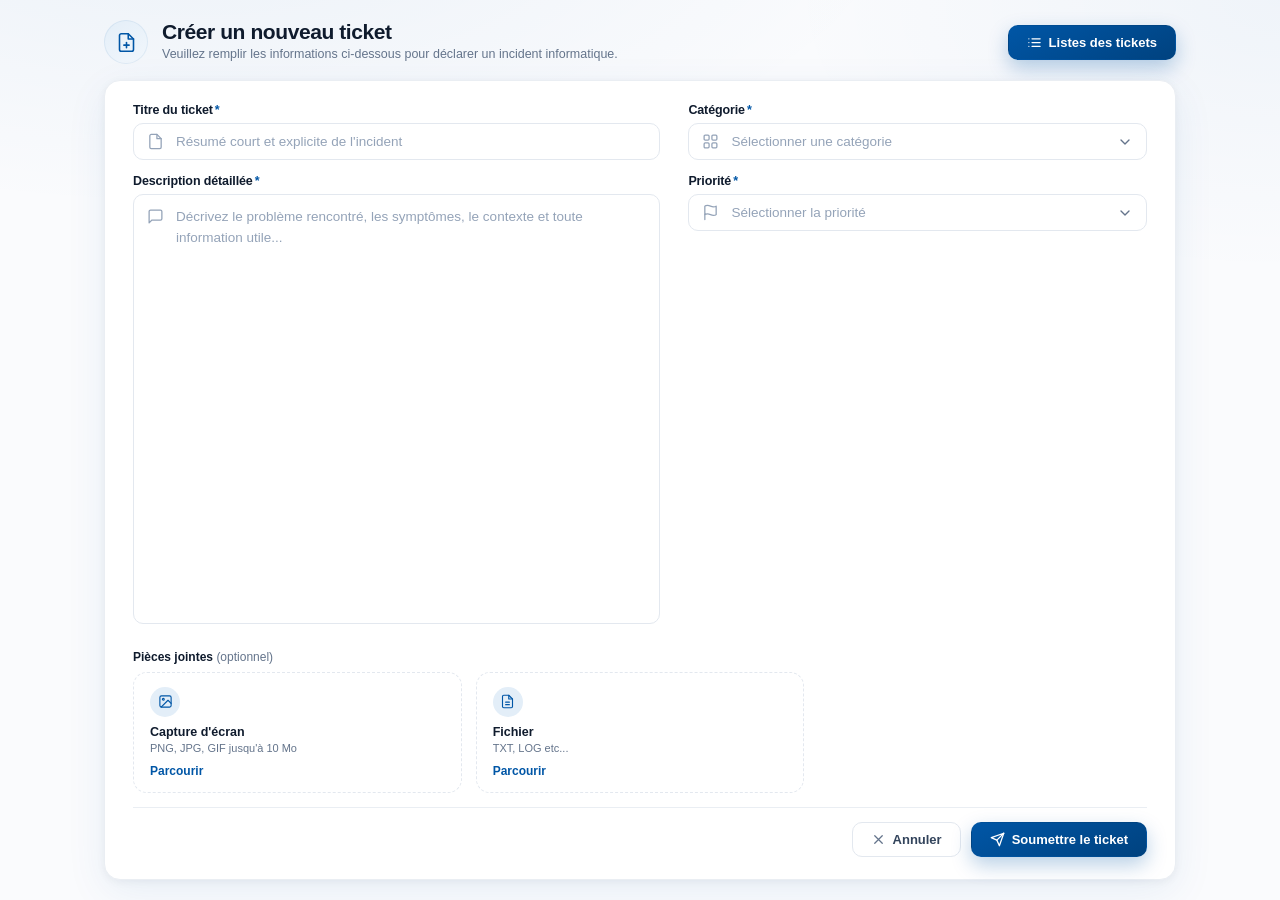
==== frontend/pages/ticket.html @ 31abc66e "first commit" ====
<!doctype html>
<html lang="fr">
  <head>
    <meta charset="UTF-8" />
    <meta name="viewport" content="width=device-width, initial-scale=1.0" />
    <title>Créer un nouveau ticket</title>
    <link rel="stylesheet" href="../css/ticket.css" />
  </head>
  <body>
    <div class="page">
      <div class="header">
        <div class="header-left">
          <div class="header-icon">
            <svg
              viewBox="0 0 24 24"
              fill="none"
              stroke-width="1.8"
              stroke-linecap="round"
              stroke-linejoin="round"
            >
              <path
                d="M14 2H6a2 2 0 0 0-2 2v16a2 2 0 0 0 2 2h12a2 2 0 0 0 2-2V8z"
              />
              <path d="M14 2v6h6" />
              <path d="M12 12v6" />
              <path d="M9 15h6" />
            </svg>
          </div>
          <div class="header-text">
            <h1>Créer un nouveau ticket</h1>
            <p>
              Veuillez remplir les informations ci-dessous pour déclarer un
              incident informatique.
            </p>
          </div>
        </div>
        <a
          class="btn btn-primary btn-header"
          href="list.html"
          id="tickets-list-btn"
        >
          <svg
            viewBox="0 0 24 24"
            fill="none"
            stroke-width="2"
            stroke-linecap="round"
            stroke-linejoin="round"
          >
            <path d="M8 6h13M8 12h13M8 18h13" />
            <path d="M3 6h.01M3 12h.01M3 18h.01" />
          </svg>
          Listes des tickets
        </a>
      </div>
      <div class="card">
        <div class="form-grid">
          <!-- Left column -->
          <div class="col">
            <div class="field">
              <label for="title"
                >Titre du ticket<span class="req">*</span></label
              >
              <div class="input-shell">
                <svg
                  class="leading"
                  viewBox="0 0 24 24"
                  fill="none"
                  stroke-width="1.8"
                  stroke-linecap="round"
                  stroke-linejoin="round"
                >
                  <path
                    d="M14 2H6a2 2 0 0 0-2 2v16a2 2 0 0 0 2 2h12a2 2 0 0 0 2-2V8z"
                  />
                  <path d="M14 2v6h6" />
                </svg>
                <input
                  class="text-input"
                  id="title"
                  type="text"
                  placeholder="Résumé court et explicite de l'incident"
                />
              </div>
              <p class="field-error-msg" id="title-error">
                Veuillez saisir un titre pour ce ticket.
              </p>
            </div>

            <div class="field">
              <label for="description"
                >Description détaillée<span class="req">*</span></label
              >
              <div class="input-shell textarea">
                <svg
                  class="leading"
                  viewBox="0 0 24 24"
                  fill="none"
                  stroke-width="1.8"
                  stroke-linecap="round"
                  stroke-linejoin="round"
                >
                  <path
                    d="M21 15a2 2 0 0 1-2 2H7l-4 4V5a2 2 0 0 1 2-2h14a2 2 0 0 1 2 2z"
                  />
                </svg>
                <textarea
                  class="text-input"
                  id="description"
                  placeholder="Décrivez le problème rencontré, les symptômes, le contexte et toute information utile..."
                ></textarea>
              </div>
              <p class="field-error-msg" id="description-error">
                Veuillez décrire le problème rencontré.
              </p>
            </div>
          </div>
          <div class="col">
            <div class="field">
              <label for="category">Catégorie<span class="req">*</span></label>
              <div class="input-shell select-shell">
                <svg
                  class="leading"
                  viewBox="0 0 24 24"
                  fill="none"
                  stroke-width="1.8"
                  stroke-linecap="round"
                  stroke-linejoin="round"
                >
                  <rect x="3" y="3" width="7" height="7" rx="1.5" />
                  <rect x="14" y="3" width="7" height="7" rx="1.5" />
                  <rect x="3" y="14" width="7" height="7" rx="1.5" />
                  <rect x="14" y="14" width="7" height="7" rx="1.5" />
                </svg>
                <select class="text-input" id="category">
                  <option value="" disabled selected hidden>
                    Sélectionner une catégorie
                  </option>
                  <option value="systeme">Système &amp; sauvegarde</option>
                  <option value="reseau">Réseau</option>
                  <option value="admins">Admins</option>
                  <option value="helpdesk">Helpdesk</option>
                </select>
                <svg
                  class="chevron"
                  viewBox="0 0 24 24"
                  fill="none"
                  stroke-width="2"
                  stroke-linecap="round"
                  stroke-linejoin="round"
                >
                  <path d="M6 9l6 6 6-6" />
                </svg>
              </div>
              <p class="field-error-msg" id="category-error">
                Veuillez sélectionner une catégorie.
              </p>
            </div>

            <div class="field">
              <label for="priority">Priorité<span class="req">*</span></label>
              <div class="input-shell select-shell">
                <svg
                  class="leading"
                  viewBox="0 0 24 24"
                  fill="none"
                  stroke-width="1.8"
                  stroke-linecap="round"
                  stroke-linejoin="round"
                >
                  <path
                    d="M4 15s1-1 4-1 5 2 8 2 4-1 4-1V3s-1 1-4 1-5-2-8-2-4 1-4 1z"
                  />
                  <path d="M4 22V15" />
                </svg>
                <select class="text-input" id="priority">
                  <option value="" disabled selected hidden>
                    Sélectionner la priorité
                  </option>
                  <option value="informationelle">Informationelle</option>
                  <option value="haute">Haute</option>
                  <option value="critique">Critique</option>
                </select>
                <svg
                  class="chevron"
                  viewBox="0 0 24 24"
                  fill="none"
                  stroke-width="2"
                  stroke-linecap="round"
                  stroke-linejoin="round"
                >
                  <path d="M6 9l6 6 6-6" />
                </svg>
              </div>
              <p class="field-error-msg" id="priority-error">
                Veuillez sélectionner une priorité.
              </p>
            </div>
          </div>
        </div>
        <div class="attachments">
          <p class="section-label">
            Pièces jointes <span class="optional">(optionnel)</span>
          </p>
          <div class="attach-grid">
            <div class="attach-card" id="screenshot-card">
              <div class="attach-icon">
                <svg
                  viewBox="0 0 24 24"
                  fill="none"
                  stroke-width="1.8"
                  stroke-linecap="round"
                  stroke-linejoin="round"
                >
                  <rect x="3" y="3" width="18" height="18" rx="2.5" />
                  <circle cx="8.5" cy="8.5" r="1.5" />
                  <path d="M21 15l-5-5L5 21" />
                </svg>
              </div>
              <h4>Capture d'écran</h4>
              <p>PNG, JPG, GIF jusqu'à 10 Mo</p>
              <p class="attach-filename" style="display: none"></p>
              <button class="browse-link" type="button">
                Parcourir
                <svg
                  viewBox="0 0 24 24"
                  fill="none"
                  stroke-width="2"
                  stroke-linecap="round"
                  stroke-linejoin="round"
                  style="width: 14px; height: 14px"
                >
                  <path d="M5 12h14M13 6l6 6-6 6" />
                </svg>
              </button>
              <input
                type="file"
                id="screenshot-input"
                accept=".png,.jpg,.jpeg,.gif"
                style="display: none"
              />
            </div>

            <div class="attach-card" id="log-card">
              <div class="attach-icon">
                <svg
                  viewBox="0 0 24 24"
                  fill="none"
                  stroke-width="1.8"
                  stroke-linecap="round"
                  stroke-linejoin="round"
                >
                  <path
                    d="M14 2H6a2 2 0 0 0-2 2v16a2 2 0 0 0 2 2h12a2 2 0 0 0 2-2V8z"
                  />
                  <path d="M14 2v6h6" />
                  <path d="M9 13h6M9 17h6" />
                </svg>
              </div>
              <h4>Fichier</h4>
              <p>TXT, LOG etc...</p>
              <p class="attach-filename" style="display: none"></p>
              <button class="browse-link" type="button">
                Parcourir
                <svg
                  viewBox="0 0 24 24"
                  fill="none"
                  stroke-width="2"
                  stroke-linecap="round"
                  stroke-linejoin="round"
                  style="width: 14px; height: 14px"
                >
                  <path d="M5 12h14M13 6l6 6-6 6" />
                </svg>
              </button>
              <input
                type="file"
                id="log-input"
                accept=".txt,.log,.zip"
                style="display: none"
              />
            </div>
          </div>
        </div>
        <div class="footer">
          <button class="btn btn-secondary" type="button" id="cancel-btn">
            <svg
              viewBox="0 0 24 24"
              fill="none"
              stroke-width="2"
              stroke-linecap="round"
              stroke-linejoin="round"
            >
              <path d="M18 6L6 18M6 6l12 12" />
            </svg>
            Annuler
          </button>
          <button class="btn btn-primary" type="button" id="submit-btn">
            <svg
              viewBox="0 0 24 24"
              fill="none"
              stroke-width="2"
              stroke-linecap="round"
              stroke-linejoin="round"
            >
              <path d="M22 2L11 13" />
              <path d="M22 2l-7 20-4-9-9-4z" />
            </svg>
            Soumettre le ticket
          </button>
        </div>
      </div>
    </div>
    <div class="toast" id="toast">
      <svg
        viewBox="0 0 24 24"
        fill="none"
        stroke-width="2"
        stroke-linecap="round"
        stroke-linejoin="round"
      >
        <path d="M20 6L9 17l-5-5" />
      </svg>
      <span>Ticket soumis avec succès.</span>
    </div>
    <script src="../js/ticket.js"></script>
  </body>
</html>
---- frontend/css/ticket.css ----
:root{
  --primary: #0056A6;
  --primary-dark: #00427F;
  --primary-50: #F2F7FC;
  --primary-100: #E3EEF8;
  --primary-200: #C9DFF2;
  --ink-900: #0F1B2D;
  --ink-700: #33445C;
  --ink-500: #64748B;
  --ink-400: #94A3B8;
  --border: #E3E8EF;
  --border-soft: #EAEEF3;
  --white: #FFFFFF;
  --success: #22C55E;
  --warning: #F59E0B;
  --high: #FB923C;
  --critical: #EF4444;
  --radius-lg: 16px;
  --radius-md: 14px;
  --radius-sm: 10px;
  --shadow-sm: 0 1px 2px rgba(15, 27, 45, 0.04);
  --shadow-md: 0 4px 16px rgba(15, 27, 45, 0.06), 0 1px 2px rgba(15,27,45,0.04);
  --shadow-lg: 0 12px 40px rgba(0, 86, 166, 0.08), 0 2px 8px rgba(15,27,45,0.05);
  --shadow-focus: 0 0 0 4px rgba(0, 86, 166, 0.12);
}

*{ box-sizing: border-box; }

html{
  height: 100%;
}

body{
  margin: 0;
  padding: 0;
  height: 100%;
  overflow: hidden;
  background:
    radial-gradient(1200px 500px at 15% -10%, rgba(0,86,166,0.06), transparent 60%),
    radial-gradient(900px 500px at 100% 0%, rgba(0,86,166,0.045), transparent 55%),
    #FAFBFD;
  font-family: -apple-system, BlinkMacSystemFont, "Segoe UI", "Inter", Roboto, Helvetica, Arial, sans-serif;
  color: var(--ink-900);
  -webkit-font-smoothing: antialiased;
}

.page{
  max-width: 1120px;
  height: 100vh;
  margin: 0 auto;
  padding: 20px 24px;
  display: flex;
  flex-direction: column;
}

/* Header */
.header{
  display: flex;
  align-items: center;
  justify-content: space-between;
  gap: 14px;
  margin-bottom: 16px;
  flex: none;
}

.header-left{
  display: flex;
  align-items: center;
  gap: 14px;
  min-width: 0;
}

.btn-header{
  flex: none;
}

.header-icon{
  flex: none;
  width: 44px;
  height: 44px;
  border-radius: 50%;
  background: linear-gradient(150deg, var(--primary-100), var(--primary-50));
  display: flex;
  align-items: center;
  justify-content: center;
  box-shadow: inset 0 0 0 1px rgba(0,86,166,0.08);
}

.header-icon svg{
  width: 21px;
  height: 21px;
  stroke: var(--primary);
}

.header-text h1{
  margin: 0 0 2px;
  font-size: 21px;
  font-weight: 700;
  letter-spacing: -0.02em;
  color: var(--ink-900);
}

.header-text p{
  margin: 0;
  font-size: 12.5px;
  color: var(--ink-500);
  line-height: 1.4;
}

/* Card */
.card{
  background: var(--white);
  border: 1px solid var(--border-soft);
  border-radius: var(--radius-lg);
  box-shadow: var(--shadow-lg);
  padding: 22px 28px;
  flex: 1;
  min-height: 0;
  display: flex;
  flex-direction: column;
}

.form-grid{
  display: grid;
  grid-template-columns: 1.15fr 1fr;
  gap: 28px;
  flex: 1;
  min-height: 0;
}

.col{
  display: flex;
  flex-direction: column;
  gap: 14px;
  min-width: 0;
  min-height: 0;
}

.col:first-child{
  flex: 1;
}

.col:first-child .field:last-child{
  flex: 1;
  display: flex;
  flex-direction: column;
  min-height: 0;
}

.col:first-child .field:last-child .input-shell{
  flex: 1;
  min-height: 0;
}

.field label{
  display: block;
  font-size: 12.5px;
  font-weight: 600;
  color: var(--ink-900);
  margin-bottom: 6px;
  letter-spacing: -0.01em;
}

.field label .req{
  color: var(--primary);
  margin-left: 2px;
}

.input-shell{
  position: relative;
  display: flex;
  align-items: center;
}

.input-shell svg.leading{
  position: absolute;
  left: 14px;
  width: 17px;
  height: 17px;
  stroke: var(--ink-400);
  pointer-events: none;
  transition: stroke .15s ease;
}

.text-input{
  width: 100%;
  padding: 10px 14px 10px 42px;
  font-size: 13.5px;
  font-family: inherit;
  color: var(--ink-900);
  background: var(--white);
  border: 1.5px solid var(--border);
  border-radius: var(--radius-sm);
  outline: none;
  transition: border-color .15s ease, box-shadow .15s ease;
}

.text-input::placeholder{ color: var(--ink-400); }

.text-input:hover{ border-color: #C7D2E0; }

.text-input:focus{
  border-color: var(--primary);
  box-shadow: var(--shadow-focus);
}

.input-shell.focus-within svg.leading,
.input-shell:focus-within svg.leading{
  stroke: var(--primary);
}

textarea.text-input{
  padding-top: 12px;
  padding-left: 42px;
  height: 100%;
  min-height: 0;
  resize: none;
  line-height: 1.55;
}

.input-shell.textarea{
  height: 100%;
}

.input-shell.textarea svg.leading{
  top: 14px;
  left: 14px;
}

/* Select */
.select-shell{
  position: relative;
}

select.text-input{
  appearance: none;
  -webkit-appearance: none;
  padding-right: 42px;
  cursor: pointer;
  color: var(--ink-900);
}

select.text-input.placeholder-state{ color: var(--ink-400); }

.select-shell svg.chevron{
  position: absolute;
  right: 14px;
  top: 50%;
  transform: translateY(-50%);
  width: 16px;
  height: 16px;
  stroke: var(--ink-500);
  pointer-events: none;
}

/* Priority legend */
.legend-card{
  background: var(--primary-50);
  border: 1px solid var(--primary-200);
  border-radius: var(--radius-md);
  padding: 12px 16px;
}

.legend-title{
  font-size: 10.5px;
  font-weight: 700;
  color: var(--ink-700);
  text-transform: uppercase;
  letter-spacing: 0.04em;
  margin: 0 0 8px;
}

.legend-list{
  list-style: none;
  margin: 0;
  padding: 0;
  display: flex;
  flex-direction: column;
  gap: 6px;
}

.legend-list li{
  display: flex;
  align-items: center;
  gap: 9px;
  font-size: 12.5px;
  color: var(--ink-900);
}

.legend-list li span.label{ font-weight: 600; }
.legend-list li span.detail{ color: var(--ink-500); font-weight: 400; }

.dot{
  flex: none;
  width: 9px;
  height: 9px;
  border-radius: 50%;
}
.dot.low{ background: var(--success); box-shadow: 0 0 0 4px rgba(34,197,94,0.14); }
.dot.med{ background: var(--warning); box-shadow: 0 0 0 4px rgba(245,158,11,0.14); }
.dot.high{ background: var(--high); box-shadow: 0 0 0 4px rgba(251,146,60,0.14); }
.dot.crit{ background: var(--critical); box-shadow: 0 0 0 4px rgba(239,68,68,0.14); }

/* Attachments */
.attachments{
  margin-top: 14px;
  flex: none;
}

.section-label{
  font-size: 12px;
  font-weight: 600;
  color: var(--ink-900);
  margin-bottom: 8px;
}

.section-label .optional{
  font-weight: 400;
  color: var(--ink-500);
}

.attach-grid{
  display: grid;
  grid-template-columns: repeat(3, 1fr);
  gap: 14px;
  align-items: stretch;
}

.attach-card{
  border: 1.5px dashed var(--border);
  border-radius: var(--radius-md);
  padding: 14px 16px;
  display: flex;
  flex-direction: column;
  align-items: flex-start;
  gap: 2px;
  background: var(--white);
  transition: border-color .15s ease, background .15s ease, box-shadow .15s ease;
}

.attach-card:hover{
  border-color: var(--primary);
  background: var(--primary-50);
  box-shadow: var(--shadow-sm);
}

.attach-card.drag-over{
  border-color: var(--primary);
  background: var(--primary-100);
  box-shadow: var(--shadow-focus);
}

.attach-icon{
  width: 30px;
  height: 30px;
  border-radius: 50%;
  background: var(--primary-100);
  display: flex;
  align-items: center;
  justify-content: center;
  margin-bottom: 6px;
}

.attach-icon svg{
  width: 15px;
  height: 15px;
  stroke: var(--primary);
}

.attach-card h4{
  margin: 0;
  font-size: 12.5px;
  font-weight: 700;
  color: var(--ink-900);
}

.attach-card p{
  margin: 0 0 6px;
  font-size: 11px;
  color: var(--ink-500);
  line-height: 1.4;
}

.attach-filename{
  margin: 0 0 6px;
  font-size: 11px;
  color: var(--primary);
  font-weight: 600;
  word-break: break-all;
}

.browse-link{
  display: inline-flex;
  align-items: center;
  gap: 5px;
  font-size: 12px;
  font-weight: 600;
  color: var(--primary);
  background: transparent;
  border: none;
  padding: 0;
  cursor: pointer;
  font-family: inherit;
}

.browse-link:hover{ text-decoration: underline; }
.browse-link:focus-visible{ outline: 2px solid var(--primary); outline-offset: 3px; border-radius: 4px; }

.tip-card{
  background: var(--primary-50);
  border: 1px solid var(--primary-200);
  border-radius: var(--radius-md);
  padding: 14px 16px;
  display: flex;
  flex-direction: column;
}

.tip-header{
  display: flex;
  align-items: center;
  gap: 6px;
  margin-bottom: 5px;
}

.tip-header svg{
  width: 15px;
  height: 15px;
  stroke: var(--primary);
  flex: none;
}

.tip-header span{
  font-size: 12px;
  font-weight: 700;
  color: var(--primary);
}

.tip-card p{
  margin: 0;
  font-size: 11.5px;
  line-height: 1.45;
  color: var(--ink-700);
}

/* Footer */
.footer{
  margin-top: 14px;
  padding-top: 14px;
  border-top: 1px solid var(--border-soft);
  display: flex;
  justify-content: flex-end;
  gap: 10px;
  flex: none;
}

.btn{
  display: inline-flex;
  align-items: center;
  gap: 7px;
  font-size: 13px;
  font-weight: 600;
  font-family: inherit;
  padding: 9px 18px;
  border-radius: var(--radius-sm);
  cursor: pointer;
  transition: all .15s ease;
  border: 1.5px solid transparent;
  text-decoration: none;
}

.btn svg{ width: 15px; height: 15px; }

.btn-secondary{
  background: var(--white);
  color: var(--ink-700);
  border-color: var(--border);
}
.btn-secondary svg{ stroke: var(--ink-500); }

.btn-secondary:hover{
  background: #F8FAFC;
  border-color: #CBD5E1;
}

.btn-primary{
  background: linear-gradient(155deg, var(--primary), var(--primary-dark));
  color: var(--white);
  box-shadow: 0 8px 20px rgba(0, 86, 166, 0.28);
}
.btn-primary svg{ stroke: var(--white); }

.btn-primary:hover{
  box-shadow: 0 10px 24px rgba(0, 86, 166, 0.36);
  transform: translateY(-1px);
}

.btn:disabled{
  opacity: 0.6;
  cursor: not-allowed;
  transform: none !important;
}

.btn:focus-visible{
  box-shadow: var(--shadow-focus);
  outline: none;
}

/* Field error state */
.text-input.field-error{
  border-color: var(--critical);
}
.text-input.field-error:focus{
  box-shadow: 0 0 0 4px rgba(239,68,68,0.12);
}
.field-error-msg{
  display: none;
  margin-top: 4px;
  font-size: 11px;
  color: var(--critical);
  font-weight: 500;
}
.field-error-msg.visible{ display: block; }

/* Toast */
.toast{
  position: fixed;
  bottom: 28px;
  left: 50%;
  transform: translateX(-50%) translateY(20px);
  background: var(--ink-900);
  color: var(--white);
  padding: 14px 22px;
  border-radius: var(--radius-sm);
  font-size: 14px;
  font-weight: 500;
  box-shadow: var(--shadow-lg);
  opacity: 0;
  pointer-events: none;
  transition: opacity .2s ease, transform .2s ease;
  display: flex;
  align-items: center;
  gap: 10px;
  z-index: 100;
}
.toast svg{ width: 18px; height: 18px; stroke: var(--success); flex: none; }
.toast.visible{
  opacity: 1;
  transform: translateX(-50%) translateY(0);
  pointer-events: auto;
}

/* Responsive */
@media (max-width: 860px){
  body{ overflow-y: auto; }
  .page{ height: auto; min-height: 100vh; padding: 24px 16px 40px; }
  .card{ padding: 20px; }
  .form-grid{ grid-template-columns: 1fr; gap: 20px; }
  .col:first-child .field:last-child .input-shell{ min-height: 140px; }
  textarea.text-input{ height: auto; min-height: 140px; }
  .attach-grid{ grid-template-columns: 1fr; }
  .footer{ flex-direction: column-reverse; }
  .footer .btn{ justify-content: center; width: 100%; }
}

@media (max-height: 700px) and (min-width: 861px){
  .page{ padding: 12px 24px; }
  .header{ margin-bottom: 10px; }
  .card{ padding: 16px 24px; }
}
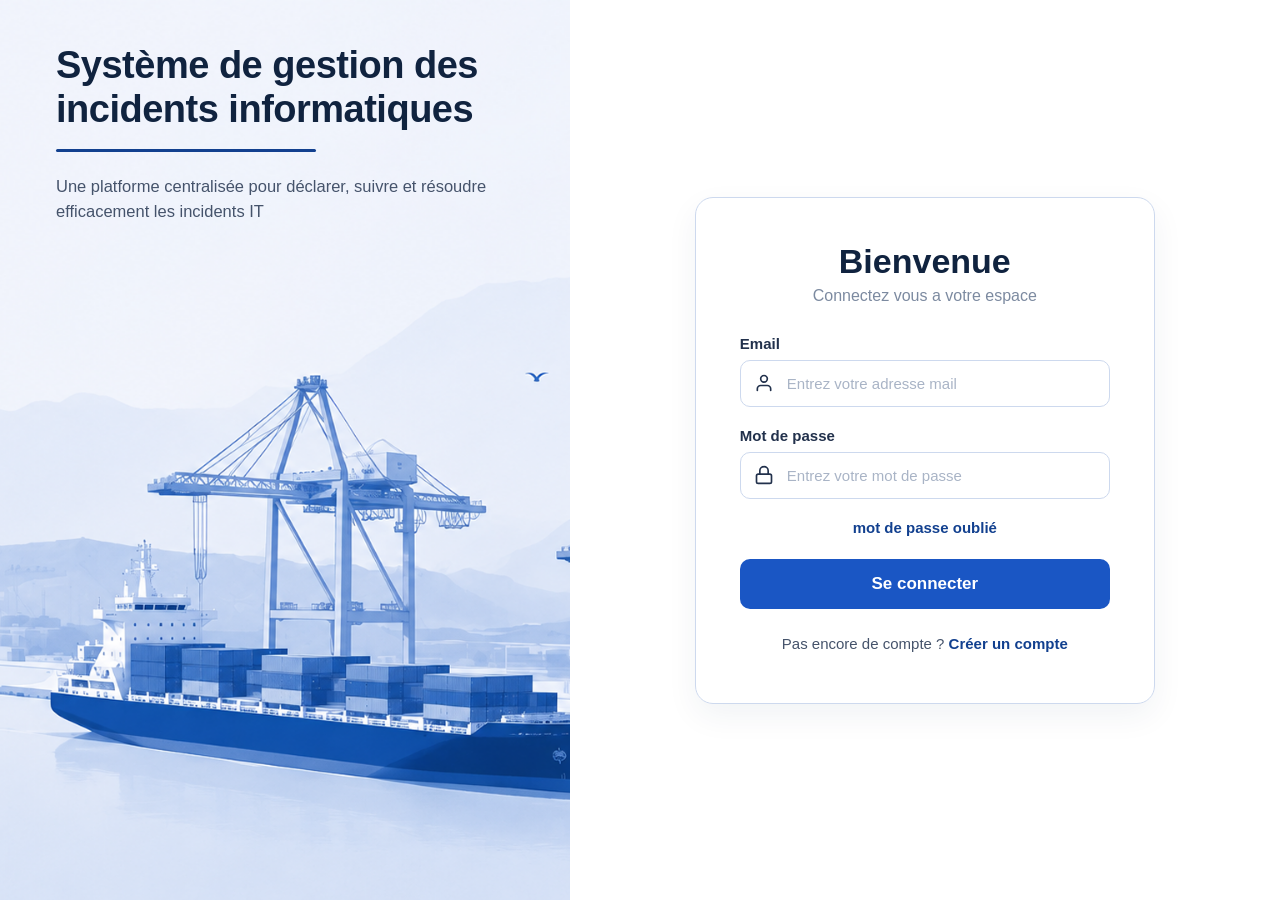
==== commit eb903fd6: "lot of stuff really" ====
--- a/frontend/pages/ticket.html
+++ b/frontend/pages/ticket.html
@@ -34,23 +34,39 @@
             </p>
           </div>
         </div>
-        <a
-          class="btn btn-primary btn-header"
-          href="list.html"
-          id="tickets-list-btn"
-        >
-          <svg
-            viewBox="0 0 24 24"
-            fill="none"
-            stroke-width="2"
-            stroke-linecap="round"
-            stroke-linejoin="round"
+        <div class="header-actions">
+          <a
+            class="btn btn-primary btn-header"
+            href="list.html"
+            id="tickets-list-btn"
           >
-            <path d="M8 6h13M8 12h13M8 18h13" />
-            <path d="M3 6h.01M3 12h.01M3 18h.01" />
-          </svg>
-          Listes des tickets
-        </a>
+            <svg
+              viewBox="0 0 24 24"
+              fill="none"
+              stroke-width="2"
+              stroke-linecap="round"
+              stroke-linejoin="round"
+            >
+              <path d="M8 6h13M8 12h13M8 18h13" />
+              <path d="M3 6h.01M3 12h.01M3 18h.01" />
+            </svg>
+            Listes des tickets
+          </a>
+          <button class="btn btn-secondary btn-header" type="button" id="logout-btn">
+            <svg
+              viewBox="0 0 24 24"
+              fill="none"
+              stroke-width="2"
+              stroke-linecap="round"
+              stroke-linejoin="round"
+            >
+              <path d="M9 21H5a2 2 0 0 1-2-2V5a2 2 0 0 1 2-2h4" />
+              <path d="M16 17l5-5-5-5" />
+              <path d="M21 12H9" />
+            </svg>
+            Déconnexion
+          </button>
+        </div>
       </div>
       <div class="card">
         <div class="form-grid">
--- a/frontend/css/ticket.css
+++ b/frontend/css/ticket.css
@@ -70,6 +70,13 @@
   min-width: 0;
 }
 
+.header-actions{
+  display: flex;
+  align-items: center;
+  gap: 10px;
+  flex: none;
+}
+
 .btn-header{
   flex: none;
 }
